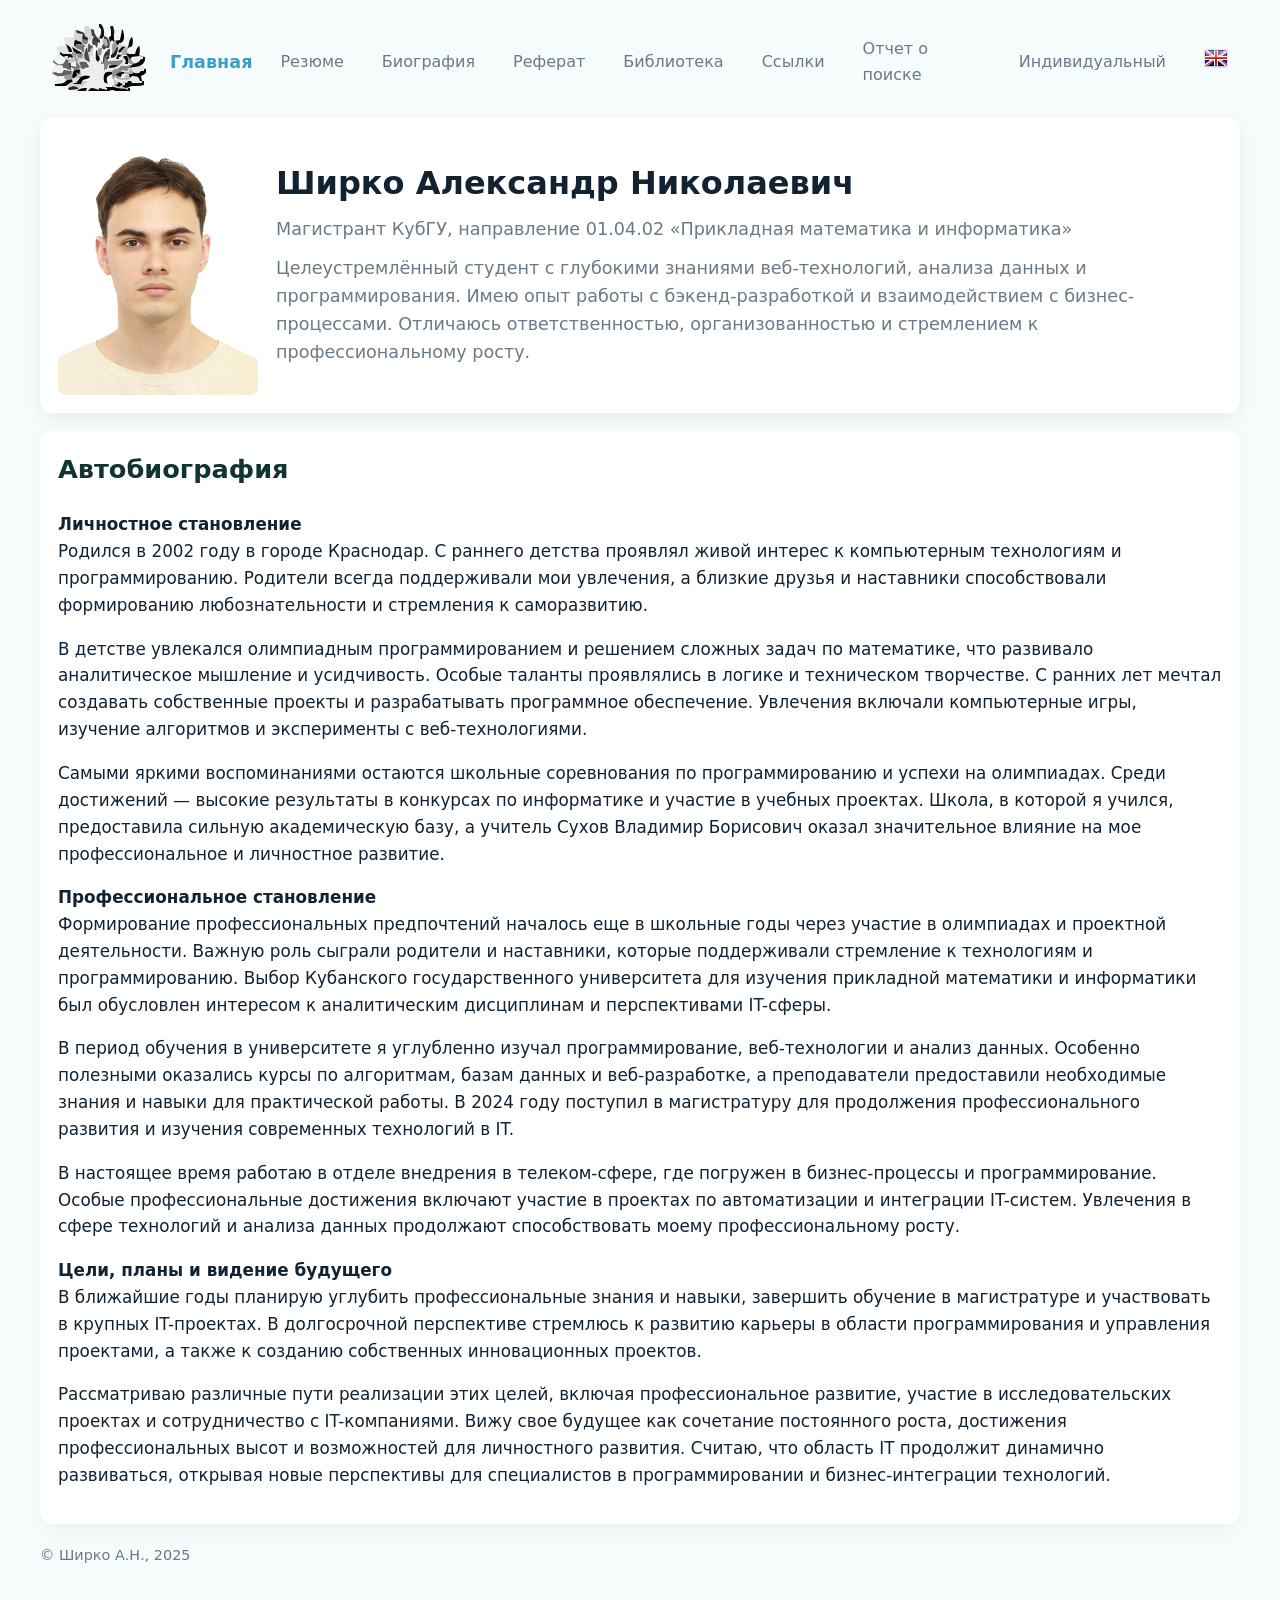
==== index.htm @ 1b231c00 "First commit" ====
<!DOCTYPE html>
<html lang="ru">
  <head>
    <meta charset="utf-8">
    <meta name="viewport" content="width=device-width,initial-scale=1">
    <title>Биография</title>
    <link rel="stylesheet" href="./master_style.css">
  </head>
  <body>
    <div class="container">
      <header class="header">
        <a class="brand" href="./index.htm">
          <span class="logof">
            <img src="./assets/logo.svg" alt="Логотип" />
          </span> Главная </a>
        <nav class="primary">
          <a href="./contacts/private.htm">Резюме</a>
          <a href="./index.htm">Биография</a>
          <a href="./diss/index.htm">Реферат</a>
          <a href="./library/index.htm">Библиотека</a>
          <a href="./links/index.htm">Ссылки</a>
          <a href="./links/report.htm">Отчет о поиске</a>
          <a href="./ind/index.htm">Индивидуальный</a>
          <!-- 🔹 Кнопка переключения языка -->
          <a href="indexe.htm">
            <img src="./assets/en.png" alt="Английский" title="Английский" width="24" height="20">
          </a>
        </nav>
      </header>
      <section class="hero">
        <img src="assets/my_photo.jpg" alt="photo 90x120">
        <div>
          <h1>Ширко Александр Николаевич</h1>
          <p>Магистрант КубГУ, направление 01.04.02 «Прикладная математика и информатика»</p>
          <p style="margin-top:10px;color:var(--muted)">
          <p>Целеустремлённый студент с глубокими знаниями веб-технологий, анализа данных и программирования. Имею опыт работы с бэкенд-разработкой и взаимодействием с бизнес-процессами. Отличаюсь ответственностью, организованностью и стремлением к профессиональному росту.</p>
          </p>
        </div>
      </section>
      <div class="section">
        <h2>Автобиография</h2>
        <p>
          <strong>Личностное становление</strong>
          <br> Родился в 2002 году в городе Краснодар. С раннего детства проявлял живой интерес к компьютерным технологиям и программированию. Родители всегда поддерживали мои увлечения, а близкие друзья и наставники способствовали формированию любознательности и стремления к саморазвитию.
        </p>
        <p> В детстве увлекался олимпиадным программированием и решением сложных задач по математике, что развивало аналитическое мышление и усидчивость. Особые таланты проявлялись в логике и техническом творчестве. С ранних лет мечтал создавать собственные проекты и разрабатывать программное обеспечение. Увлечения включали компьютерные игры, изучение алгоритмов и эксперименты с веб-технологиями. </p>
        <p> Самыми яркими воспоминаниями остаются школьные соревнования по программированию и успехи на олимпиадах. Среди достижений — высокие результаты в конкурсах по информатике и участие в учебных проектах. Школа, в которой я учился, предоставила сильную академическую базу, а учитель Сухов Владимир Борисович оказал значительное влияние на мое профессиональное и личностное развитие. </p>
        <p>
          <strong>Профессиональное становление</strong>
          <br> Формирование профессиональных предпочтений началось еще в школьные годы через участие в олимпиадах и проектной деятельности. Важную роль сыграли родители и наставники, которые поддерживали стремление к технологиям и программированию. Выбор Кубанского государственного университета для изучения прикладной математики и информатики был обусловлен интересом к аналитическим дисциплинам и перспективами IT-сферы.
        </p>
        <p> В период обучения в университете я углубленно изучал программирование, веб-технологии и анализ данных. Особенно полезными оказались курсы по алгоритмам, базам данных и веб-разработке, а преподаватели предоставили необходимые знания и навыки для практической работы. В 2024 году поступил в магистратуру для продолжения профессионального развития и изучения современных технологий в IT. </p>
        <p> В настоящее время работаю в отделе внедрения в телеком-сфере, где погружен в бизнес-процессы и программирование. Особые профессиональные достижения включают участие в проектах по автоматизации и интеграции IT-систем. Увлечения в сфере технологий и анализа данных продолжают способствовать моему профессиональному росту. </p>
        <p>
          <strong>Цели, планы и видение будущего</strong>
          <br> В ближайшие годы планирую углубить профессиональные знания и навыки, завершить обучение в магистратуре и участвовать в крупных IT-проектах. В долгосрочной перспективе стремлюсь к развитию карьеры в области программирования и управления проектами, а также к созданию собственных инновационных проектов.
        </p>
        <p> Рассматриваю различные пути реализации этих целей, включая профессиональное развитие, участие в исследовательских проектах и сотрудничество с IT-компаниями. Вижу свое будущее как сочетание постоянного роста, достижения профессиональных высот и возможностей для личностного развития. Считаю, что область IT продолжит динамично развиваться, открывая новые перспективы для специалистов в программировании и бизнес-интеграции технологий. </p>
      </div>
      <footer>
        <p>© Ширко А.Н., 2025</p>
      </footer>
    </div>
  </body>
</html>
---- master_style.css ----
/* Modern portfolio style */
:root {
  --bg: #f6fbfc;
  --card: #ffffff;
  --accent: #3aa0c9;
  --muted: #6b7a86;
  --radius: 12px;
  --maxw: 1200px;
}
* {
  box-sizing: border-box;
}
body {
  font-family: Inter, system-ui, -apple-system, "Segoe UI", Roboto,
    "Helvetica Neue", Arial;
  background: var(--bg);
  color: #123;
  margin: 0;
  padding: 24px;
  -webkit-font-smoothing: antialiased;
  font-size: 1rem; /* 16px */
  line-height: 1.6; /* для читаемости */
}
.container {
  max-width: var(--maxw);
  margin: 0 auto;
  background: transparent;
}
.header {
  display: flex;
  align-items: center;
  justify-content: space-between;
  gap: 16px;
  margin-bottom: 18px;
}
.brand {
  display: flex;
  align-items: center;
  gap: 12px;
  text-decoration: none;
  color: var(--accent);
  font-weight: 700;
  font-size: 1.1rem;
}
.logo {
  width: 56px;
  height: 56px;
  border-radius: 10px;
  background: linear-gradient(135deg, #c7f0fb, #8ccfe6);
  display: flex;
  align-items: center;
  justify-content: center;
  color: #045;
  font-weight: 700;
}
.logo img {
  width: 100%;
  height: 100%;
  border-radius: 10px;
}
nav.primary {
  display: flex;
  gap: 14px;
  align-items: center;
}
nav.primary a {
  color: var(--muted);
  text-decoration: none;
  padding: 8px 12px;
  border-radius: 8px;
  transition: all 0.22s;
}
nav.primary a:hover {
  background: rgba(58, 160, 201, 0.08);
  color: var(--accent);
  transform: translateY(-2px);
}

.hero {
  display: grid;
  grid-template-columns: 200px 1fr;
  gap: 18px;
  align-items: center;
  background: var(--card);
  padding: 18px;
  border-radius: var(--radius);
  box-shadow: 0 6px 18px rgba(15, 30, 40, 0.06);
}
.hero img {
  width: 200px;
  height: 260px;
  object-fit: cover;
  border-radius: 8px;
}
.hero h1 {
  margin: 0;
  font-size: 2rem;
}
.hero p {
  margin: 6px 0 0;
  color: var(--muted);
  font-size: 1.1rem; /* текст под именем */
}

/* Sections */
.section {
  margin-top: 18px;
  background: var(--card);
  padding: 18px;
  border-radius: 12px;
  box-shadow: 0 6px 18px rgba(15, 30, 40, 0.04);
}
.section h2 {
  margin-top: 0;
  color: #133;
  font-size: 1.6rem; /* увеличиваем заголовки */
}

.section p {
  font-size: 1.05rem; /* текст секций */
}

.section p,
.hero p,
.card p {
  line-height: 1.6;
}

/* Library list */
.library-list {
  display: grid;
  grid-template-columns: repeat(auto-fit, minmax(240px, 1fr));
  gap: 12px;
  margin: 12px 0;
}
.card {
  background: linear-gradient(180deg, #fff, #fbfdff);
  padding: 12px;
  border-radius: 10px;
  box-shadow: 0 6px 12px rgba(20, 30, 40, 0.04);
}
.card h3 {
  margin: 6px 0 4px;
  font-size: 1rem;
}
.card p {
  margin: 0;
  color: var(--muted);
  font-size: 0.95rem;
}

/* Footer */
footer {
  margin-top: 20px;
  color: var(--muted);
  font-size: 0.9rem;
}

/* Responsive */
@media (max-width: 700px) {
  .hero {
    grid-template-columns: 1fr;
    text-align: center;
  }
  .hero img {
    margin: 0 auto;
  }
  nav.primary {
    flex-wrap: wrap;
    justify-content: center;
  }
}


figure {
  text-align: center;
  background-color: white;
  padding: 10px;
  margin: 20px auto;
  border-radius: 8px;
  box-shadow: 0 2px 5px rgba(0,0,0,0.1);
  max-width: 90%;
}

figure img {
  max-width: 100%;
  height: auto;
  display: block;
  margin: 0 auto;
}

figcaption {
  margin-top: 8px;
  font-style: italic;
  font-size: 0.95em;
}

table.resume {
        width: 100%;
        border-collapse: collapse;
        margin-top: 10px;
}
table.resume td, table.resume th {
border: 1px solid #ccc;
padding: 8px 12px;
vertical-align: top;
}
table.resume tr:nth-child(even) {
background-color: #f9f9f9;
}
table.resume tr:nth-child(odd) {
background-color: #fff;
}
table.resume td.c1 {
font-weight: bold;
width: 25%;
background-color: #f0f0f0;
}

/* Links list style */
li.list {
  background-color: #ffffff;
  margin-bottom: 16px;
  padding: 14px 18px;
  border-left: 4px solid var(--accent);
  border-radius: 10px;
  box-shadow: 0 4px 8px rgba(15, 30, 40, 0.05);
  transition: background-color 0.25s, transform 0.15s;
  list-style-type: none;
}

li.list:hover {
  background-color: #f2faff;
  transform: translateY(-2px);
}

li.list a {
  color: var(--accent);
  font-weight: 600;
  font-size: 1.05rem;
  text-decoration: none;
}

li.list a:hover {
  text-decoration: underline;
}

li.list p {
  margin: 6px 0;
  color: var(--muted);
  font-size: 0.95rem;
  line-height: 1.5;
}

li.list .cat {
  color: #123;
  font-weight: 600;
}


.notice {
  background-color: #fff3cd;
  color: #856404;
  border: 1px solid #ffeeba;
  padding: 12px 16px;
  margin: 20px 0;
  border-radius: 8px;
  font-size: 1rem;
  line-height: 1.4;
}
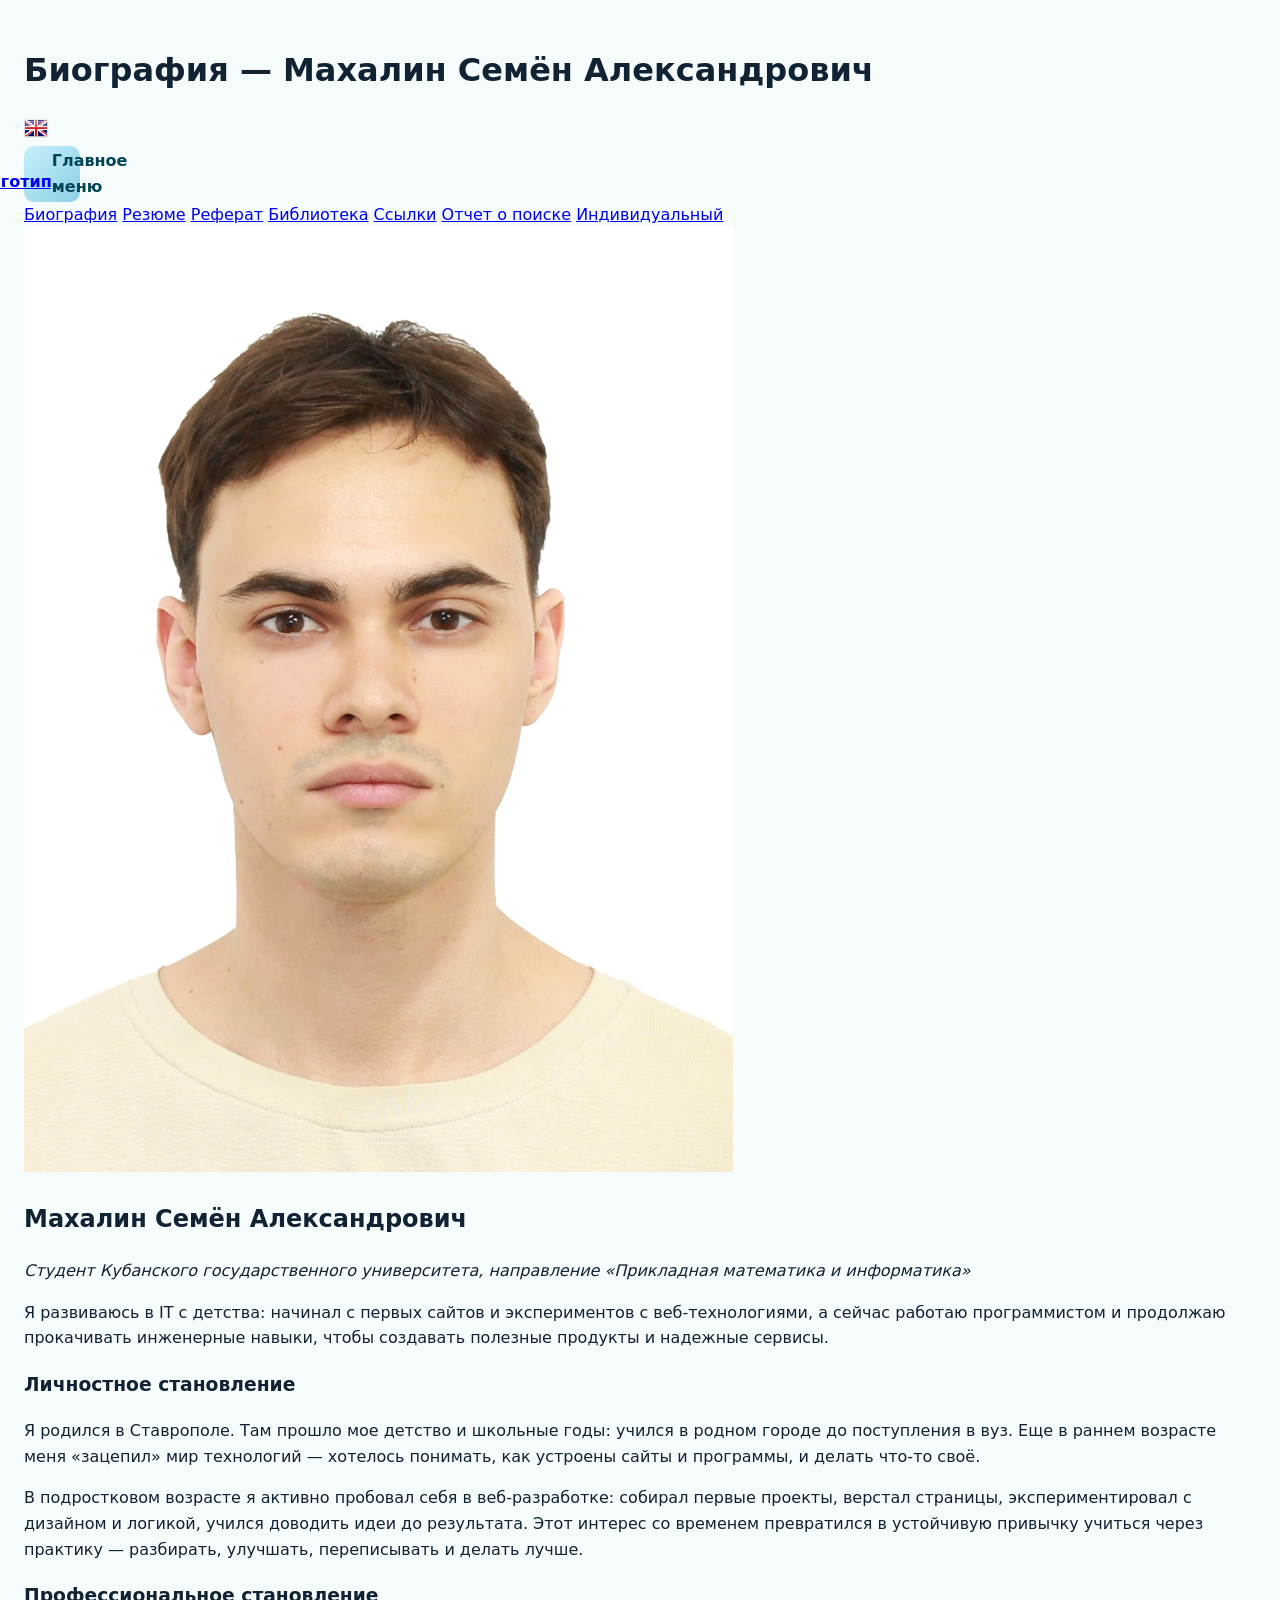
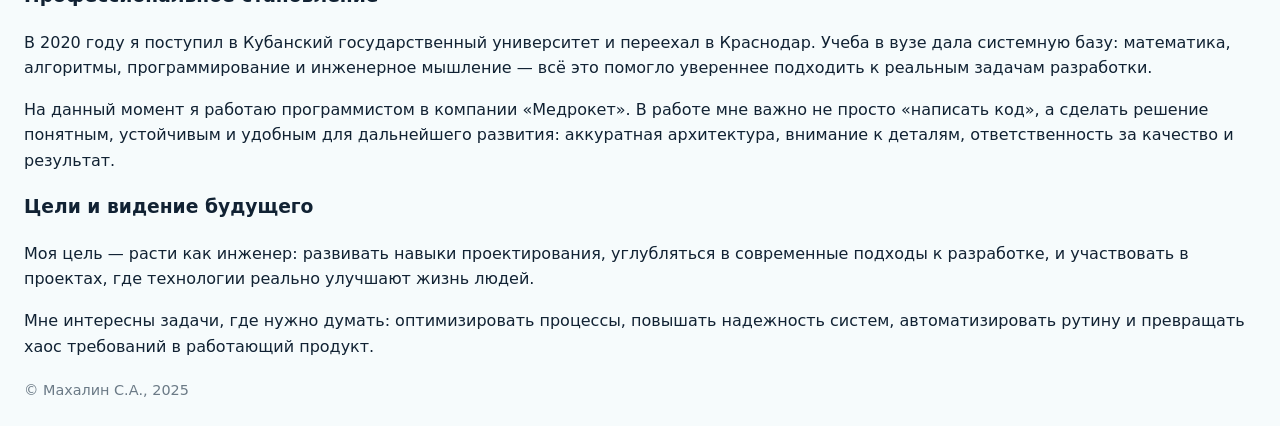
==== commit ddedf665: "Update index.htm" ====
--- a/index.htm
+++ b/index.htm
@@ -1,65 +1,88 @@
 <!DOCTYPE html>
 <html lang="ru">
-  <head>
-    <meta charset="utf-8">
-    <meta name="viewport" content="width=device-width,initial-scale=1">
-    <title>Биография</title>
-    <link rel="stylesheet" href="./master_style.css">
-  </head>
-  <body>
-    <div class="container">
-      <header class="header">
-        <a class="brand" href="./index.htm">
-          <span class="logof">
-            <img src="./assets/logo.svg" alt="Логотип" />
-          </span> Главная </a>
-        <nav class="primary">
-          <a href="./contacts/private.htm">Резюме</a>
-          <a href="./index.htm">Биография</a>
-          <a href="./diss/index.htm">Реферат</a>
-          <a href="./library/index.htm">Библиотека</a>
-          <a href="./links/index.htm">Ссылки</a>
-          <a href="./links/report.htm">Отчет о поиске</a>
-          <a href="./ind/index.htm">Индивидуальный</a>
-          <!-- 🔹 Кнопка переключения языка -->
-          <a href="indexe.htm">
-            <img src="./assets/en.png" alt="Английский" title="Английский" width="24" height="20">
-          </a>
-        </nav>
-      </header>
-      <section class="hero">
-        <img src="assets/my_photo.jpg" alt="photo 90x120">
+<head>
+  <meta charset="utf-8">
+  <meta name="viewport" content="width=device-width, initial-scale=1">
+  <title>Биография — Махалин С.А.</title>
+  <link rel="stylesheet" href="./master_style.css">
+</head>
+<body class="bio-page">
+  <header>
+    <h1>Биография — Махалин Семён Александрович</h1>
+    <a class="lang-switch" href="indexe.htm" title="English version">
+      <img src="./assets/en.png" alt="EN">
+    </a>
+  </header>
+
+  <main>
+    <nav>
+      <div class="logo">
+        <a href="./index.htm"><img src="./assets/logo.png" alt="Логотип"></a>
+        <p><strong>Главное меню</strong></p>
+      </div>
+      <a href="./index.htm">Биография</a>
+      <a href="./contacts/private.htm">Резюме</a>
+      <a href="./diss/index.htm">Реферат</a>
+      <a href="./library/index.htm">Библиотека</a>
+      <a href="./links/index.htm">Ссылки</a>
+      <a href="./links/report.htm">Отчет о поиске</a>
+      <a href="./ind/index.htm">Индивидуальный</a>
+    </nav>
+
+    <section>
+      <div class="bio-header">
+        <img src="assets/my_photo.jpg" alt="Фото Махалина С.А.">
         <div>
-          <h1>Ширко Александр Николаевич</h1>
-          <p>Магистрант КубГУ, направление 01.04.02 «Прикладная математика и информатика»</p>
-          <p style="margin-top:10px;color:var(--muted)">
-          <p>Целеустремлённый студент с глубокими знаниями веб-технологий, анализа данных и программирования. Имею опыт работы с бэкенд-разработкой и взаимодействием с бизнес-процессами. Отличаюсь ответственностью, организованностью и стремлением к профессиональному росту.</p>
+          <h2>Махалин Семён Александрович</h2>
+          <p><em>Студент Кубанского государственного университета, направление «Прикладная математика и информатика»</em></p>
+          <p>
+            Я развиваюсь в IT с детства: начинал с первых сайтов и экспериментов с веб-технологиями,
+            а сейчас работаю программистом и продолжаю прокачивать инженерные навыки, чтобы создавать
+            полезные продукты и надежные сервисы.
           </p>
         </div>
-      </section>
-      <div class="section">
-        <h2>Автобиография</h2>
+      </div>
+
+      <article>
+        <h3>Личностное становление</h3>
         <p>
-          <strong>Личностное становление</strong>
-          <br> Родился в 2002 году в городе Краснодар. С раннего детства проявлял живой интерес к компьютерным технологиям и программированию. Родители всегда поддерживали мои увлечения, а близкие друзья и наставники способствовали формированию любознательности и стремления к саморазвитию.
+          Я родился в Ставрополе. Там прошло мое детство и школьные годы: учился в родном городе до поступления в вуз.
+          Еще в раннем возрасте меня «зацепил» мир технологий — хотелось понимать, как устроены сайты и программы,
+          и делать что-то своё.
         </p>
-        <p> В детстве увлекался олимпиадным программированием и решением сложных задач по математике, что развивало аналитическое мышление и усидчивость. Особые таланты проявлялись в логике и техническом творчестве. С ранних лет мечтал создавать собственные проекты и разрабатывать программное обеспечение. Увлечения включали компьютерные игры, изучение алгоритмов и эксперименты с веб-технологиями. </p>
-        <p> Самыми яркими воспоминаниями остаются школьные соревнования по программированию и успехи на олимпиадах. Среди достижений — высокие результаты в конкурсах по информатике и участие в учебных проектах. Школа, в которой я учился, предоставила сильную академическую базу, а учитель Сухов Владимир Борисович оказал значительное влияние на мое профессиональное и личностное развитие. </p>
         <p>
-          <strong>Профессиональное становление</strong>
-          <br> Формирование профессиональных предпочтений началось еще в школьные годы через участие в олимпиадах и проектной деятельности. Важную роль сыграли родители и наставники, которые поддерживали стремление к технологиям и программированию. Выбор Кубанского государственного университета для изучения прикладной математики и информатики был обусловлен интересом к аналитическим дисциплинам и перспективами IT-сферы.
+          В подростковом возрасте я активно пробовал себя в веб-разработке: собирал первые проекты, верстал страницы,
+          экспериментировал с дизайном и логикой, учился доводить идеи до результата. Этот интерес со временем
+          превратился в устойчивую привычку учиться через практику — разбирать, улучшать, переписывать и делать лучше.
         </p>
-        <p> В период обучения в университете я углубленно изучал программирование, веб-технологии и анализ данных. Особенно полезными оказались курсы по алгоритмам, базам данных и веб-разработке, а преподаватели предоставили необходимые знания и навыки для практической работы. В 2024 году поступил в магистратуру для продолжения профессионального развития и изучения современных технологий в IT. </p>
-        <p> В настоящее время работаю в отделе внедрения в телеком-сфере, где погружен в бизнес-процессы и программирование. Особые профессиональные достижения включают участие в проектах по автоматизации и интеграции IT-систем. Увлечения в сфере технологий и анализа данных продолжают способствовать моему профессиональному росту. </p>
+
+        <h3>Профессиональное становление</h3>
         <p>
-          <strong>Цели, планы и видение будущего</strong>
-          <br> В ближайшие годы планирую углубить профессиональные знания и навыки, завершить обучение в магистратуре и участвовать в крупных IT-проектах. В долгосрочной перспективе стремлюсь к развитию карьеры в области программирования и управления проектами, а также к созданию собственных инновационных проектов.
+          В 2020 году я поступил в Кубанский государственный университет и переехал в Краснодар.
+          Учеба в вузе дала системную базу: математика, алгоритмы, программирование и инженерное мышление —
+          всё это помогло увереннее подходить к реальным задачам разработки.
         </p>
-        <p> Рассматриваю различные пути реализации этих целей, включая профессиональное развитие, участие в исследовательских проектах и сотрудничество с IT-компаниями. Вижу свое будущее как сочетание постоянного роста, достижения профессиональных высот и возможностей для личностного развития. Считаю, что область IT продолжит динамично развиваться, открывая новые перспективы для специалистов в программировании и бизнес-интеграции технологий. </p>
-      </div>
-      <footer>
-        <p>© Ширко А.Н., 2025</p>
-      </footer>
-    </div>
-  </body>
-</html>+        <p>
+          На данный момент я работаю программистом в компании «Медрокет». В работе мне важно не просто «написать код»,
+          а сделать решение понятным, устойчивым и удобным для дальнейшего развития: аккуратная архитектура, внимание к
+          деталям, ответственность за качество и результат.
+        </p>
+
+        <h3>Цели и видение будущего</h3>
+        <p>
+          Моя цель — расти как инженер: развивать навыки проектирования, углубляться в современные подходы к разработке,
+          и участвовать в проектах, где технологии реально улучшают жизнь людей.
+        </p>
+        <p>
+          Мне интересны задачи, где нужно думать: оптимизировать процессы, повышать надежность систем,
+          автоматизировать рутину и превращать хаос требований в работающий продукт.
+        </p>
+      </article>
+    </section>
+  </main>
+
+  <footer>
+    © Махалин С.А., 2025
+  </footer>
+</body>
+</html>
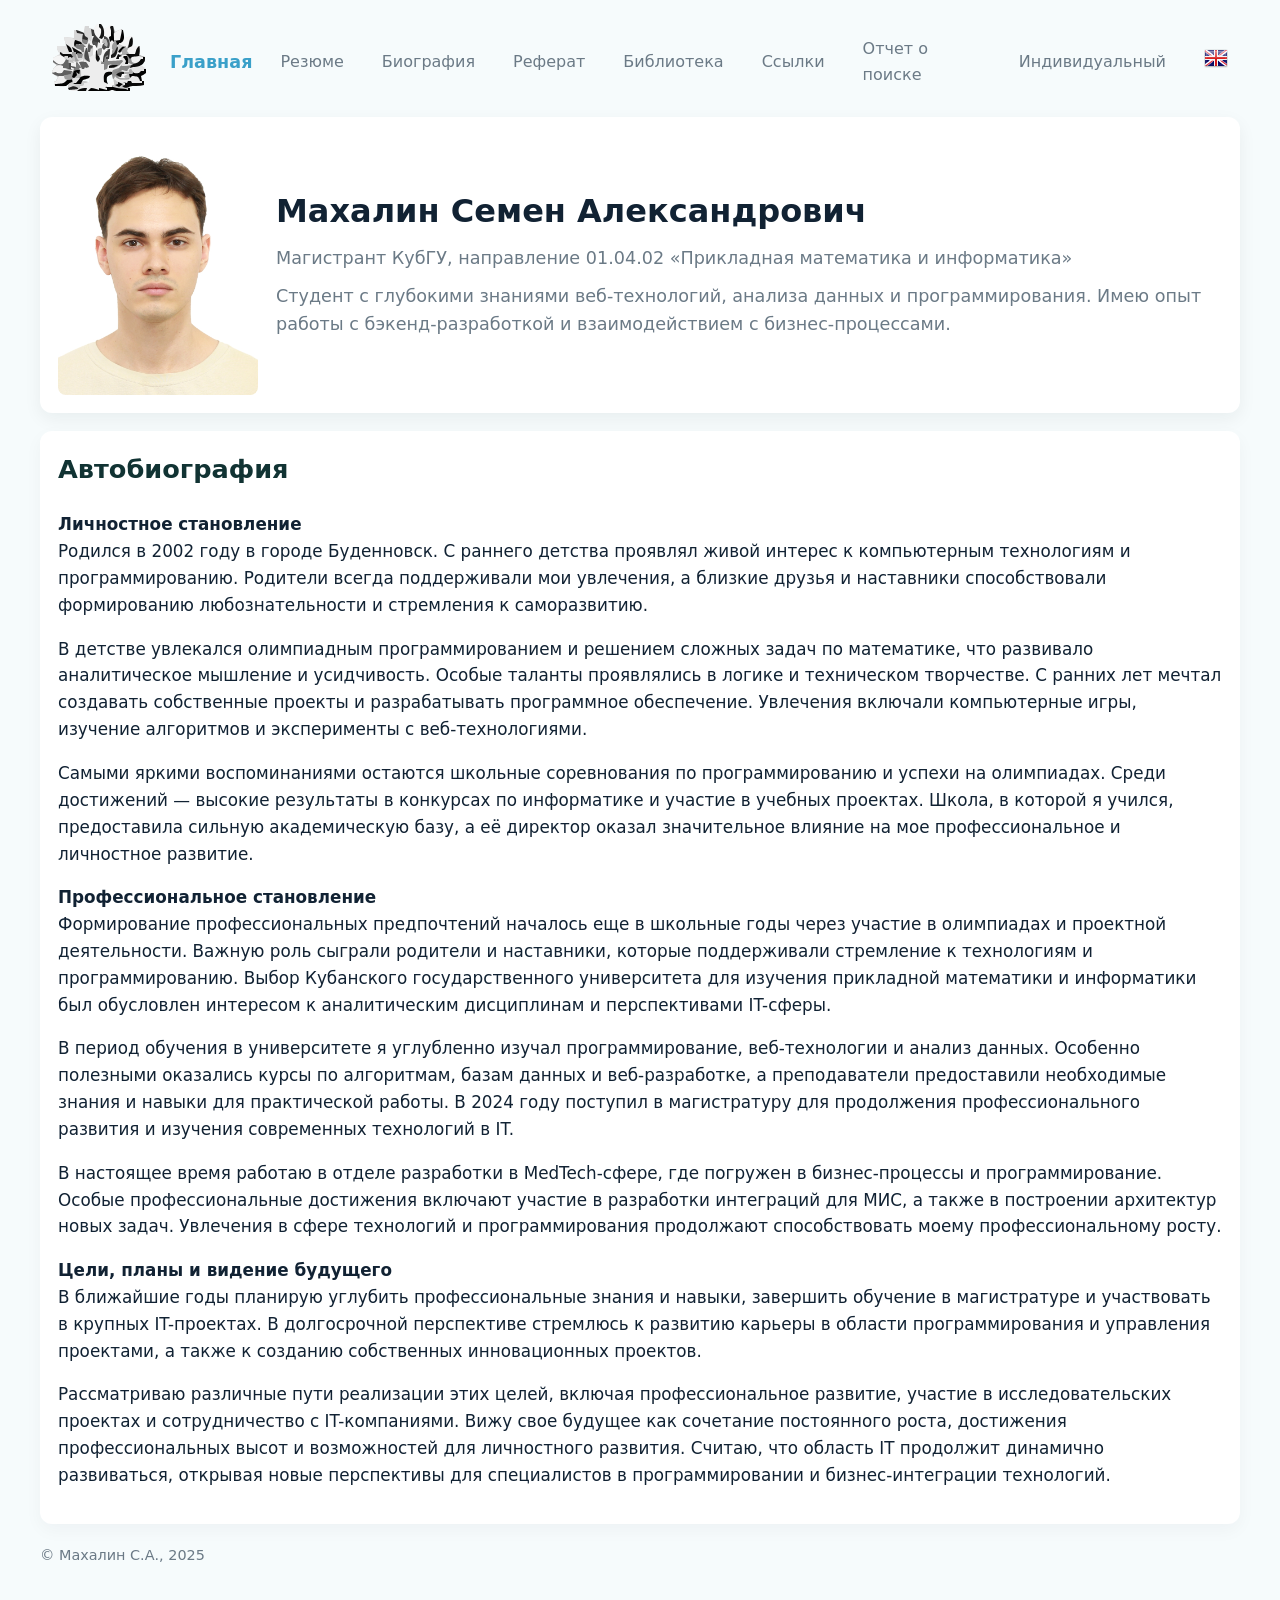
==== commit 3143bf87: "Update index.htm" ====
--- a/index.htm
+++ b/index.htm
@@ -1,88 +1,65 @@
 <!DOCTYPE html>
 <html lang="ru">
-<head>
-  <meta charset="utf-8">
-  <meta name="viewport" content="width=device-width, initial-scale=1">
-  <title>Биография — Махалин С.А.</title>
-  <link rel="stylesheet" href="./master_style.css">
-</head>
-<body class="bio-page">
-  <header>
-    <h1>Биография — Махалин Семён Александрович</h1>
-    <a class="lang-switch" href="indexe.htm" title="English version">
-      <img src="./assets/en.png" alt="EN">
-    </a>
-  </header>
-
-  <main>
-    <nav>
-      <div class="logo">
-        <a href="./index.htm"><img src="./assets/logo.png" alt="Логотип"></a>
-        <p><strong>Главное меню</strong></p>
-      </div>
-      <a href="./index.htm">Биография</a>
-      <a href="./contacts/private.htm">Резюме</a>
-      <a href="./diss/index.htm">Реферат</a>
-      <a href="./library/index.htm">Библиотека</a>
-      <a href="./links/index.htm">Ссылки</a>
-      <a href="./links/report.htm">Отчет о поиске</a>
-      <a href="./ind/index.htm">Индивидуальный</a>
-    </nav>
-
-    <section>
-      <div class="bio-header">
-        <img src="assets/my_photo.jpg" alt="Фото Махалина С.А.">
+  <head>
+    <meta charset="utf-8">
+    <meta name="viewport" content="width=device-width,initial-scale=1">
+    <title>Биография</title>
+    <link rel="stylesheet" href="./master_style.css">
+  </head>
+  <body>
+    <div class="container">
+      <header class="header">
+        <a class="brand" href="./index.htm">
+          <span class="logof">
+            <img src="./assets/logo.svg" alt="Логотип" />
+          </span> Главная </a>
+        <nav class="primary">
+          <a href="./contacts/private.htm">Резюме</a>
+          <a href="./index.htm">Биография</a>
+          <a href="./diss/index.htm">Реферат</a>
+          <a href="./library/index.htm">Библиотека</a>
+          <a href="./links/index.htm">Ссылки</a>
+          <a href="./links/report.htm">Отчет о поиске</a>
+          <a href="./ind/index.htm">Индивидуальный</a>
+          <!-- 🔹 Кнопка переключения языка -->
+          <a href="indexe.htm">
+            <img src="./assets/en.png" alt="Английский" title="Английский" width="24" height="20">
+          </a>
+        </nav>
+      </header>
+      <section class="hero">
+        <img src="assets/my_photo.jpg" alt="photo 90x120">
         <div>
-          <h2>Махалин Семён Александрович</h2>
-          <p><em>Студент Кубанского государственного университета, направление «Прикладная математика и информатика»</em></p>
-          <p>
-            Я развиваюсь в IT с детства: начинал с первых сайтов и экспериментов с веб-технологиями,
-            а сейчас работаю программистом и продолжаю прокачивать инженерные навыки, чтобы создавать
-            полезные продукты и надежные сервисы.
+          <h1>Махалин Семен Александрович</h1>
+          <p>Магистрант КубГУ, направление 01.04.02 «Прикладная математика и информатика»</p>
+          <p style="margin-top:10px;color:var(--muted)">
+          <p>Студент с глубокими знаниями веб-технологий, анализа данных и программирования. Имею опыт работы с бэкенд-разработкой и взаимодействием с бизнес-процессами.</p>
           </p>
         </div>
+      </section>
+      <div class="section">
+        <h2>Автобиография</h2>
+        <p>
+          <strong>Личностное становление</strong>
+          <br> Родился в 2002 году в городе Буденновск. С раннего детства проявлял живой интерес к компьютерным технологиям и программированию. Родители всегда поддерживали мои увлечения, а близкие друзья и наставники способствовали формированию любознательности и стремления к саморазвитию.
+        </p>
+        <p> В детстве увлекался олимпиадным программированием и решением сложных задач по математике, что развивало аналитическое мышление и усидчивость. Особые таланты проявлялись в логике и техническом творчестве. С ранних лет мечтал создавать собственные проекты и разрабатывать программное обеспечение. Увлечения включали компьютерные игры, изучение алгоритмов и эксперименты с веб-технологиями. </p>
+        <p> Самыми яркими воспоминаниями остаются школьные соревнования по программированию и успехи на олимпиадах. Среди достижений — высокие результаты в конкурсах по информатике и участие в учебных проектах. Школа, в которой я учился, предоставила сильную академическую базу, а её директор оказал значительное влияние на мое профессиональное и личностное развитие. </p>
+        <p>
+          <strong>Профессиональное становление</strong>
+          <br> Формирование профессиональных предпочтений началось еще в школьные годы через участие в олимпиадах и проектной деятельности. Важную роль сыграли родители и наставники, которые поддерживали стремление к технологиям и программированию. Выбор Кубанского государственного университета для изучения прикладной математики и информатики был обусловлен интересом к аналитическим дисциплинам и перспективами IT-сферы.
+        </p>
+        <p> В период обучения в университете я углубленно изучал программирование, веб-технологии и анализ данных. Особенно полезными оказались курсы по алгоритмам, базам данных и веб-разработке, а преподаватели предоставили необходимые знания и навыки для практической работы. В 2024 году поступил в магистратуру для продолжения профессионального развития и изучения современных технологий в IT. </p>
+        <p> В настоящее время работаю в отделе разработки в MedTech-сфере, где погружен в бизнес-процессы и программирование. Особые профессиональные достижения включают участие в разработки интеграций для МИС, а также в построении архитектур новых задач. Увлечения в сфере технологий и программирования продолжают способствовать моему профессиональному росту. </p>
+        <p>
+          <strong>Цели, планы и видение будущего</strong>
+          <br> В ближайшие годы планирую углубить профессиональные знания и навыки, завершить обучение в магистратуре и участвовать в крупных IT-проектах. В долгосрочной перспективе стремлюсь к развитию карьеры в области программирования и управления проектами, а также к созданию собственных инновационных проектов.
+        </p>
+        <p> Рассматриваю различные пути реализации этих целей, включая профессиональное развитие, участие в исследовательских проектах и сотрудничество с IT-компаниями. Вижу свое будущее как сочетание постоянного роста, достижения профессиональных высот и возможностей для личностного развития. Считаю, что область IT продолжит динамично развиваться, открывая новые перспективы для специалистов в программировании и бизнес-интеграции технологий. </p>
       </div>
-
-      <article>
-        <h3>Личностное становление</h3>
-        <p>
-          Я родился в Ставрополе. Там прошло мое детство и школьные годы: учился в родном городе до поступления в вуз.
-          Еще в раннем возрасте меня «зацепил» мир технологий — хотелось понимать, как устроены сайты и программы,
-          и делать что-то своё.
-        </p>
-        <p>
-          В подростковом возрасте я активно пробовал себя в веб-разработке: собирал первые проекты, верстал страницы,
-          экспериментировал с дизайном и логикой, учился доводить идеи до результата. Этот интерес со временем
-          превратился в устойчивую привычку учиться через практику — разбирать, улучшать, переписывать и делать лучше.
-        </p>
-
-        <h3>Профессиональное становление</h3>
-        <p>
-          В 2020 году я поступил в Кубанский государственный университет и переехал в Краснодар.
-          Учеба в вузе дала системную базу: математика, алгоритмы, программирование и инженерное мышление —
-          всё это помогло увереннее подходить к реальным задачам разработки.
-        </p>
-        <p>
-          На данный момент я работаю программистом в компании «Медрокет». В работе мне важно не просто «написать код»,
-          а сделать решение понятным, устойчивым и удобным для дальнейшего развития: аккуратная архитектура, внимание к
-          деталям, ответственность за качество и результат.
-        </p>
-
-        <h3>Цели и видение будущего</h3>
-        <p>
-          Моя цель — расти как инженер: развивать навыки проектирования, углубляться в современные подходы к разработке,
-          и участвовать в проектах, где технологии реально улучшают жизнь людей.
-        </p>
-        <p>
-          Мне интересны задачи, где нужно думать: оптимизировать процессы, повышать надежность систем,
-          автоматизировать рутину и превращать хаос требований в работающий продукт.
-        </p>
-      </article>
-    </section>
-  </main>
-
-  <footer>
-    © Махалин С.А., 2025
-  </footer>
-</body>
+      <footer>
+        <p>© Махалин С.А., 2025</p>
+      </footer>
+    </div>
+  </body>
 </html>
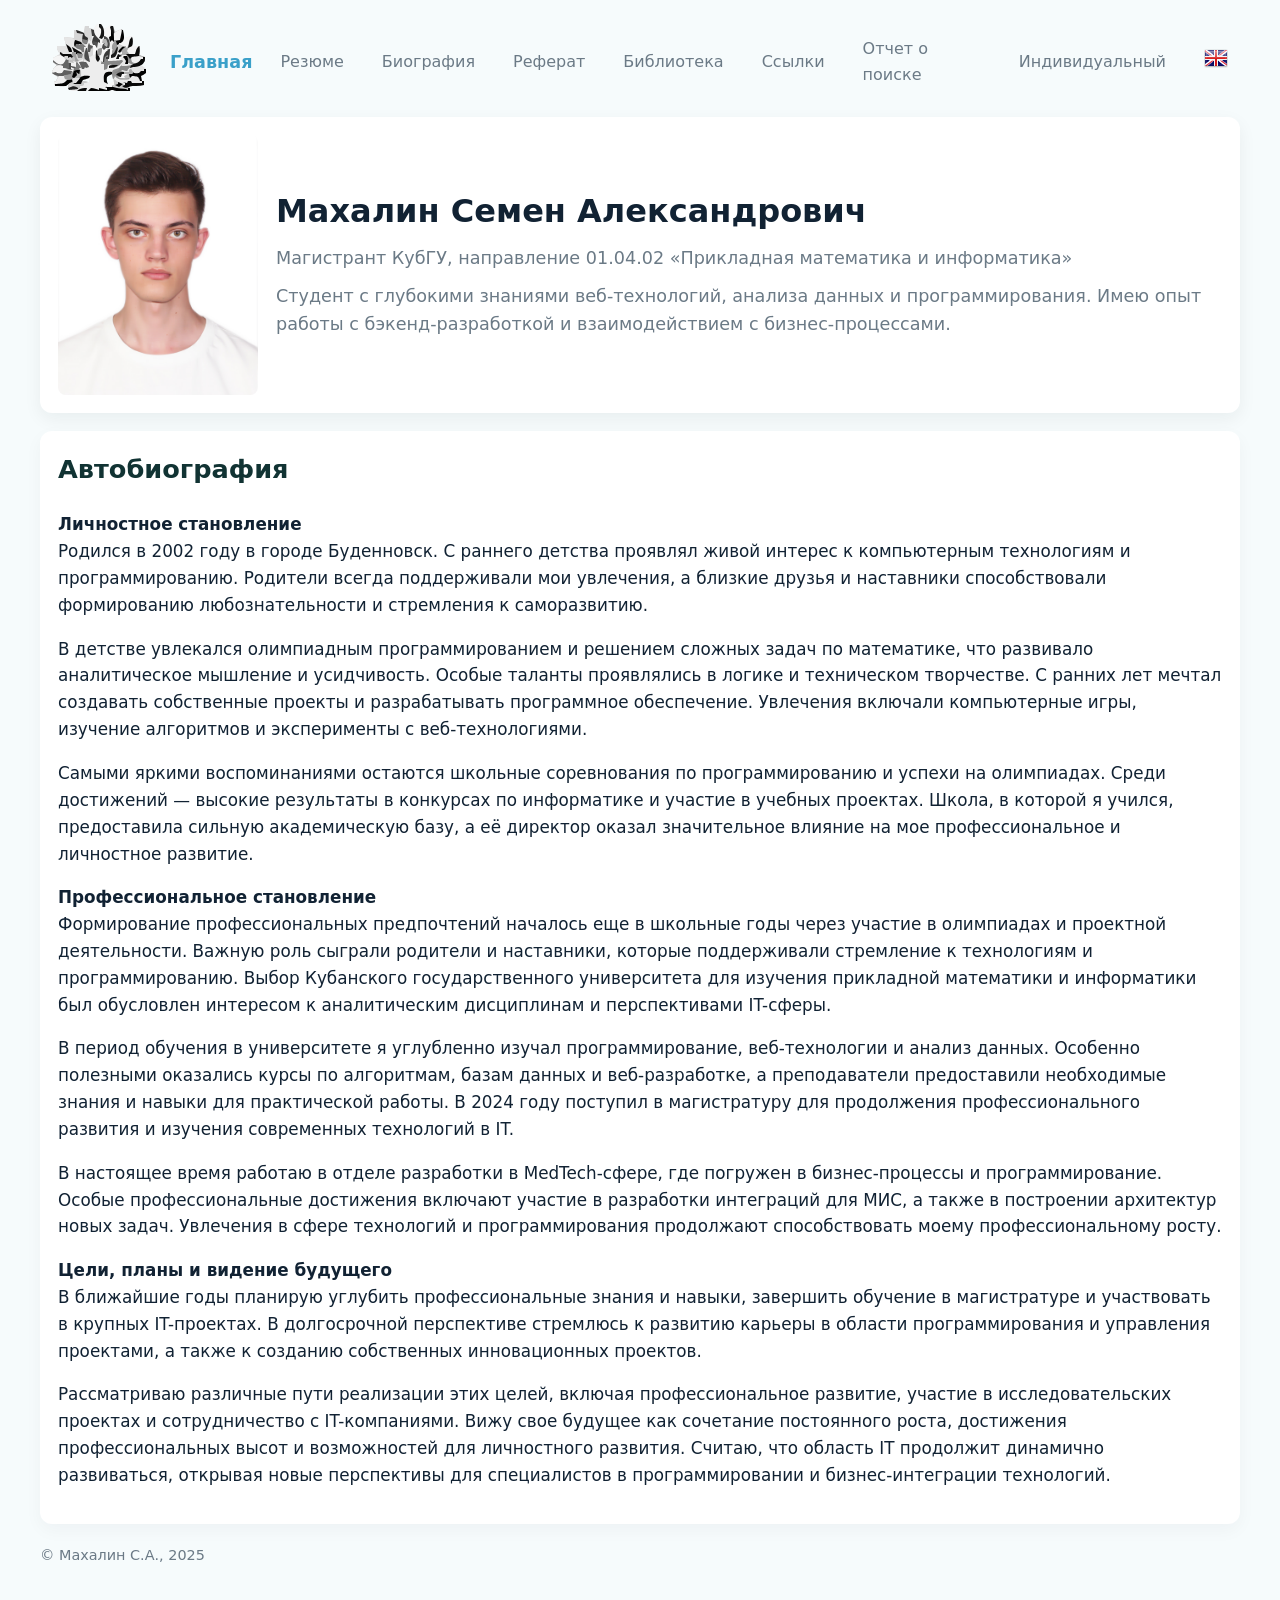
==== commit ddd61ba3: "Some changes" ====
--- a/index.htm
+++ b/index.htm
@@ -62,4 +62,4 @@
       </footer>
     </div>
   </body>
-</html>
+</html>
